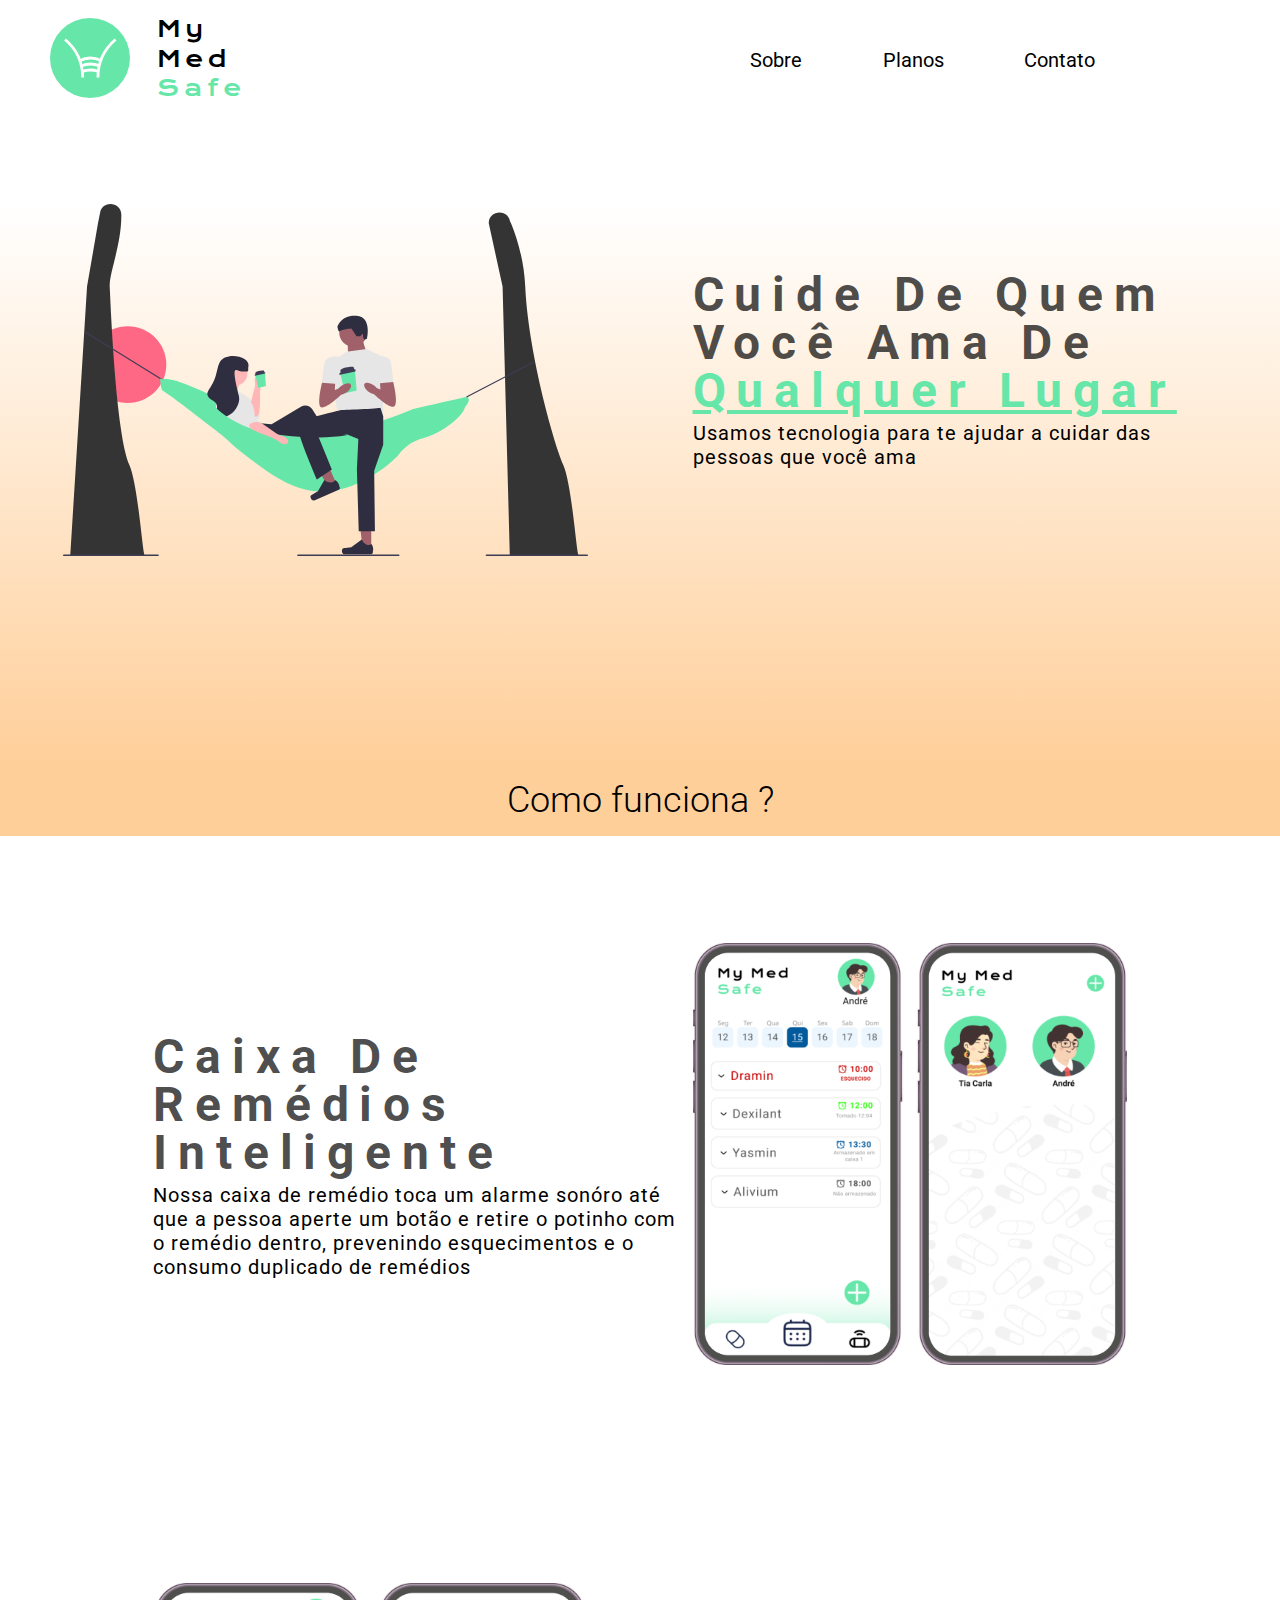
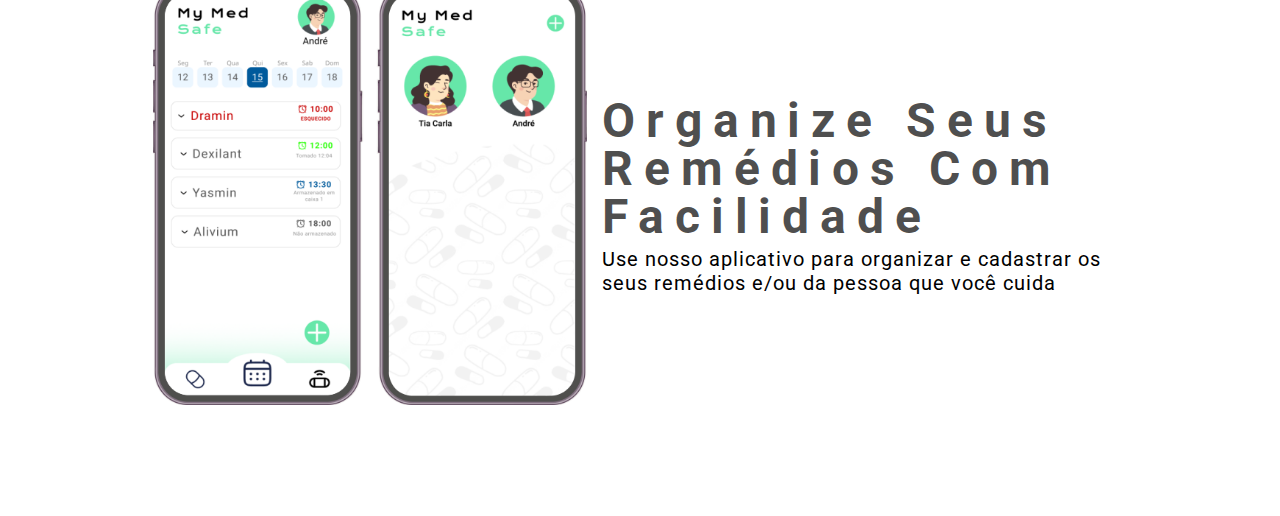
==== pages/home/index.html @ 3ed432f3 "first commit" ====
<!DOCTYPE html>
<html lang="pt">
<head>
    <meta charset="UTF-8">
    <meta name="viewport" content="width=device-width, initial-scale=1.0">
    <title>MyMedSafe</title>
    <link rel="stylesheet" href="https://fonts.googleapis.com/css?family=Krona+One&display=swap">
    <link rel="preconnect" href="https://fonts.googleapis.com">
    <link rel="preconnect" href="https://fonts.gstatic.com" crossorigin>
    <link href="https://fonts.googleapis.com/css2?family=Roboto:ital,wght@0,100;0,300;0,400;0,500;0,700;0,900;1,100;1,300;1,400;1,500;1,700;1,900&display=swap" rel="stylesheet">
    <link rel="stylesheet" href="../../style/global.css">
    <link rel="stylesheet" href="./style.css">

</head>
<body>
    <div class="header-container hfull spaced-content">
        <div class="hbox">
            <div>
                <img src="../../assets/pillbox.svg" class="header-logo-image"/>
            </div>
            <div class="header-logo-text">
                My Med <span class="logo-safe-word"> Safe </span>
            </div>
        </div>
        <div id="nav-bar" class="hblock4 hbox spaced-content">
            <a href="">Sobre</a>
            <a href="">Planos</a>
            <a href="">Contato</a>
        </div>
    </div>

    <div class="hbox center gradient-box">
        <div class="content-block hbox center">
            <div class="hblock7">
                <img src="../../assets/relaxing.svg" class="relaxing-image">
            </div>
            <div class="vbox center">
                <div class="hblock6 bottom-margin4">
                    <h2 class="bottom-margin1">Cuide De Quem Você Ama de <span class="green-text"> Qualquer Lugar </span></h2>
                    <p> Usamos tecnologia para te ajudar a cuidar das pessoas que você ama</p>
                </div>
            </div>
        </div>
    </div>

    <div class="content-divider hbox center">
        <h3 class="content-divider-text"> Como funciona ?</h3>
    </div>

    <div class="hbox center content-block-height">
        <div class="vbox center hblock6">
            <h2 class="bottom-margin1"> Caixa De Remédios Inteligente </h2>
            <p>
                Nossa caixa de remédio toca um alarme sonóro até que a pessoa aperte um botão 
                e retire o potinho com o remédio dentro, prevenindo esquecimentos e o consumo 
                duplicado de remédios 
            </p>
        </div>
        <div>
            <img src="../../assets/app_images.png" class="app-images">
        </div>
    </div>

    <div class="hbox center content-block-height">
        <div>
            <img src="../../assets/app_images.png" class="app-images">
        </div>
        <div class="vbox center hblock6">
            <h2 class="bottom-margin1"> Organize seus remédios com facilidade </h2>
            <p>
                Use nosso aplicativo para organizar e cadastrar os seus remédios 
                e/ou da pessoa que você cuida 
            </p>
        </div>
    </div>
</body>
</html>
---- style/global.css ----
/* Global tags definition */
html {
    box-sizing: border-box;
    font-family: "Roboto";
  }
  *, *:before, *:after {
    box-sizing: border-box;
  }

body {
    margin: 0;
}

h1, h2, h3, a, p, button, div {
    padding: 0;
    margin: 0;
}

a {
    text-decoration: none;
    color: inherit;
    font-size: var(--font-smaller);
}

a:hover {
    text-decoration: none;
    color: var(--logo-green);
}

h1 {
    text-transform: capitalize;
    font-size: var(--font-very-big);
    font-weight: 700;
    line-height: 100%;
    letter-spacing: 17%;
    color: var(--soft-black-text);
}

h2 {
    text-transform: capitalize;
    font-size: var(--font-big);
    font-weight: 700;
    line-height: 100%;
    letter-spacing: 10.88px;
    color: var(--soft-black-text);
}

p {
    font-size: var(--font-smaller);
    font-style: normal;
    font-weight: 400;
    line-height: 120%; /* 24px */
    letter-spacing: 1px;
}


/* Global Variables */
:root {
    --logo-green: #66E7A9;
    --soft-brow: rgba(255,207,154,1);
    --soft-black-text: rgba(0,0,0,0.7);
    --font-very-big: 58px;
    --font-big: 48px;
    --font-medium: 36px;
    --font-small: 24px;
    --font-smaller: 20px;
}

/* Utilities */

.hbox {
    display: flex;
    align-items: center;
    gap: 15px;
}

.vbox {
    display: flex;
    align-items: center;
    flex-direction: column;
}

.spaced-content {
    justify-content: space-between;
}

.center {
    justify-content: center;
    align-items: center;
}

.hfull {
    display: flex;
    width: 100%;
}

.vfull {
    display: flex;
    height: 100%;
    flex-direction: row;
}

.hblock1 {
    width: 75px;
}

.hblock2 {
    width: 165px;
}

.hblock3 {
    width: 255px;
}

.hblock4 {
    width: 345px;
}

.hblock5 {
    width: 435px;
}

.hblock6 {
    width: 525px;
}

.hblock7 {
    width: 615px;
}

.bottom-margin1 {
    margin-bottom: 6px;
}

.bottom-margin2 {
    margin-bottom: 12px;
}

.bottom-margin3 {
    margin-bottom: 18px;
}

.bottom-margin4 {
    margin-bottom: 24px;
}

.green-text {
    color: #66E7A9;
    text-decoration: underline;
}

/* Global components specification */

.header-container {
    padding-left: 50px;
    margin-top: 15px;
    padding-right: 185px;
    margin-bottom: 50px;
}

.header-logo-image {
    width: 80px;
    height: 80px;
}

.header-logo-text {
    font-family: "Krona One";
    font-size: 22px;
    line-height: 135%;
    letter-spacing: 5px;
    font-weight: 400;
    font-style: normal;
    width: 100px;
    margin-left: 12px;
}

.logo-safe-word {
    color: var(--logo-green);
}

.content-block {
    margin-right: 185px;
    margin-left: 185px;
}

.white-on-green-bttn {
    border: none;
    background-color: var(--logo-green);
    outline: none;

    font-size: 30px;
    height: 60px;
    color: white;
    border-radius: 12px;
}
---- pages/home/style.css ----
.relaxing-image {
    width: 525px;
    height: auto;
}

.gradient-box {
    width: 100%;
    height: 560px;
    background: linear-gradient(180deg, rgba(0,0,0,0) 0%, var(--soft-brow));
    align-items: start;
    margin-top: 100px;
}

.content-divider {
    width: 100%;
    height: 72px;
    background-color: var(--soft-brow);
}

.content-divider-text {
    font-weight: 300;
    font-size: 36px;
    letter-spacing: 10%;
    text-align: center;
}

.content-block-height {
    height: 640px;
}

.app-images {
    width: 434px;
    height: auto;
}
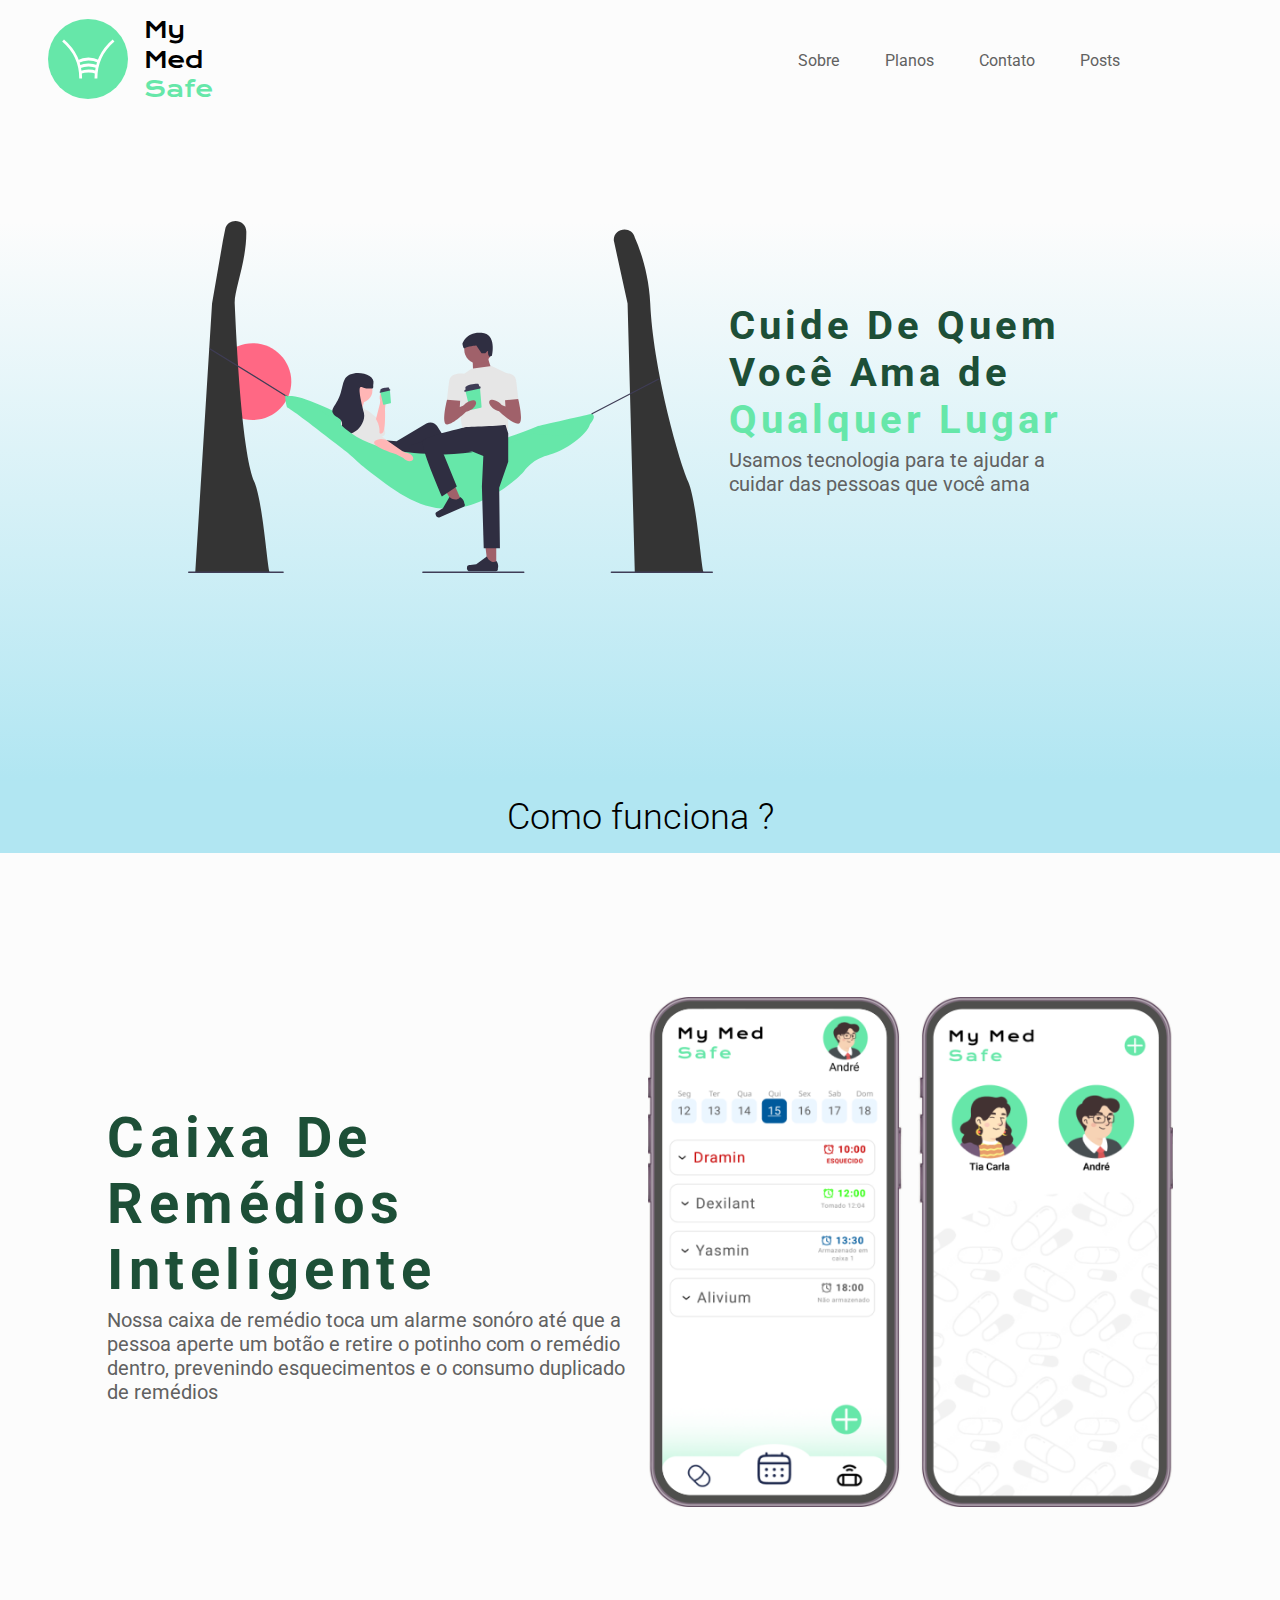
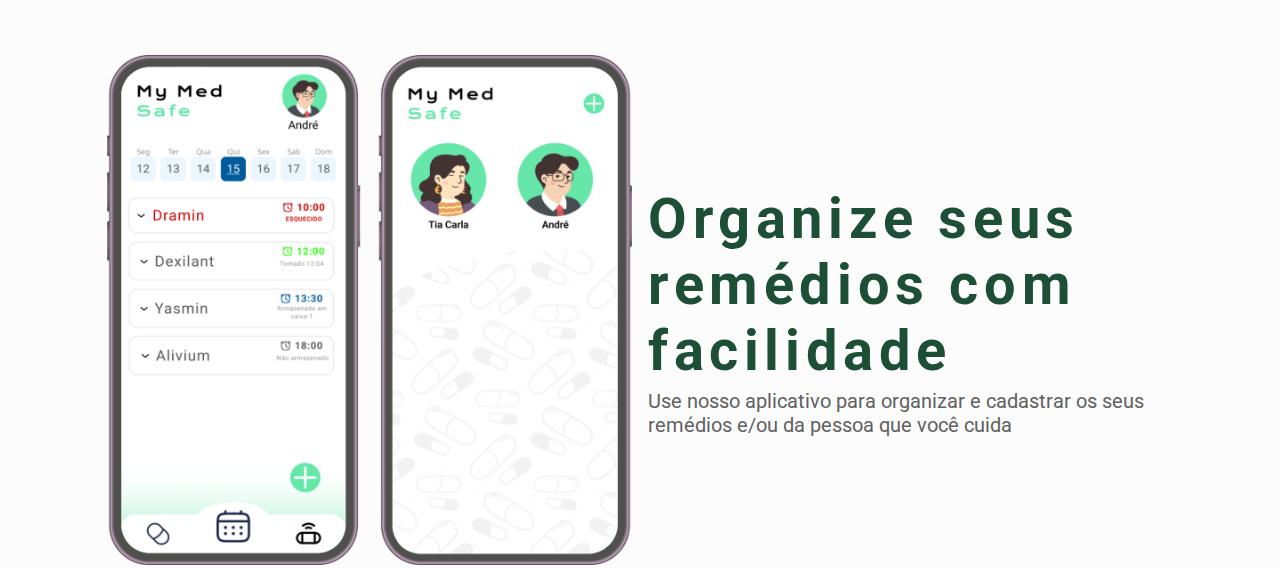
==== commit 3e405e39: "implement posts" ====
--- a/pages/home/index.html
+++ b/pages/home/index.html
@@ -13,8 +13,8 @@
 
 </head>
 <body>
-    <div class="header-container hfull spaced-content">
-        <div class="hbox">
+    <div class="header-container">
+        <div class="hbox gap-100">
             <div>
                 <img src="../../assets/pillbox.svg" class="header-logo-image"/>
             </div>
@@ -22,23 +22,24 @@
                 My Med <span class="logo-safe-word"> Safe </span>
             </div>
         </div>
-        <div id="nav-bar" class="hblock4 hbox spaced-content">
-            <a href="">Sobre</a>
-            <a href="">Planos</a>
-            <a href="">Contato</a>
+        <div class="hbox spaced-content nav-bar">
+            <a class="clr-neutral-400" href="">Sobre</a>
+            <a class="clr-neutral-400" href="">Planos</a>
+            <a class="clr-neutral-400" href="">Contato</a>
+            <a class="clr-neutral-400" href="/pages/posts">Posts</a>
         </div>
     </div>
 
-    <div class="hbox center gradient-box">
-        <div class="content-block hbox center">
-            <div class="hblock7">
+    <div class="center gradient-box">
+        <div class="vh-reversebox scr-margin gap-100">
+            <div class="vbox center blk-size-400">
+                <div class="flow">
+                    <h2 class="heading-2 clr-neutral-600 txt-mobile-centered">Cuide De Quem Você Ama de <span class="clr-accent-400"> Qualquer Lugar </span></h2>
+                    <p class="text-neutral clr-neutral-400 txt-mobile-centered"> Usamos tecnologia para te ajudar a cuidar das pessoas que você ama</p>
+                </div>
+            </div>
+            <div>
                 <img src="../../assets/relaxing.svg" class="relaxing-image">
-            </div>
-            <div class="vbox center">
-                <div class="hblock6 bottom-margin4">
-                    <h2 class="bottom-margin1">Cuide De Quem Você Ama de <span class="green-text"> Qualquer Lugar </span></h2>
-                    <p> Usamos tecnologia para te ajudar a cuidar das pessoas que você ama</p>
-                </div>
             </div>
         </div>
     </div>
@@ -47,31 +48,34 @@
         <h3 class="content-divider-text"> Como funciona ?</h3>
     </div>
 
-    <div class="hbox center content-block-height">
-        <div class="vbox center hblock6">
-            <h2 class="bottom-margin1"> Caixa De Remédios Inteligente </h2>
-            <p>
-                Nossa caixa de remédio toca um alarme sonóro até que a pessoa aperte um botão 
-                e retire o potinho com o remédio dentro, prevenindo esquecimentos e o consumo 
-                duplicado de remédios 
-            </p>
+    <div class="vbox gap-900">
+        <div class="vhbox center gap-100 scr-margin">
+            <div class="vbox center blk-size-400 flow">
+                <h2 class="bottom-margin1 heading-1 clr-neutral-600 txt-mobile-centered"> Caixa De Remédios Inteligente </h2>
+                <p class="text-neutral clr-neutral-400 txt-mobile-centered">
+                    Nossa caixa de remédio toca um alarme sonóro até que a pessoa aperte um botão 
+                    e retire o potinho com o remédio dentro, prevenindo esquecimentos e o consumo 
+                    duplicado de remédios 
+                </p>
+            </div>
+            <div>
+                <img src="../../assets/app_images.png" class="app-images">
+            </div>
         </div>
-        <div>
-            <img src="../../assets/app_images.png" class="app-images">
+    
+        <div class="vh-reversebox center gap-100 scr-margin">
+            <div class="vbox center blk-size-400 flow">
+                <h2 class="heading-1 clr-neutral-600 txt-mobile-centered"> Organize seus remédios com facilidade </h2>
+                <p class="text-neutral clr-neutral-400 txt-mobile-centered">
+                    Use nosso aplicativo para organizar e cadastrar os seus remédios 
+                    e/ou da pessoa que você cuida 
+                </p>
+            </div>
+            <div>
+                <img src="../../assets/app_images.png" class="app-images">
+            </div>
         </div>
     </div>
 
-    <div class="hbox center content-block-height">
-        <div>
-            <img src="../../assets/app_images.png" class="app-images">
-        </div>
-        <div class="vbox center hblock6">
-            <h2 class="bottom-margin1"> Organize seus remédios com facilidade </h2>
-            <p>
-                Use nosso aplicativo para organizar e cadastrar os seus remédios 
-                e/ou da pessoa que você cuida 
-            </p>
-        </div>
-    </div>
 </body>
 </html>
--- a/style/global.css
+++ b/style/global.css
@@ -1,14 +1,17 @@
 /* Global tags definition */
 html {
     box-sizing: border-box;
-    font-family: "Roboto";
+    font-family: var(--ff-primary);
   }
   *, *:before, *:after {
     box-sizing: border-box;
   }
 
 body {
+    width: 100%;
+    padding: 0;
     margin: 0;
+    background-color: var(--clr-primary-100);
 }
 
 h1, h2, h3, a, p, button, div {
@@ -27,57 +30,107 @@
     color: var(--logo-green);
 }
 
-h1 {
-    text-transform: capitalize;
-    font-size: var(--font-very-big);
-    font-weight: 700;
-    line-height: 100%;
-    letter-spacing: 17%;
-    color: var(--soft-black-text);
-}
-
-h2 {
-    text-transform: capitalize;
-    font-size: var(--font-big);
-    font-weight: 700;
-    line-height: 100%;
-    letter-spacing: 10.88px;
-    color: var(--soft-black-text);
-}
-
-p {
-    font-size: var(--font-smaller);
-    font-style: normal;
-    font-weight: 400;
-    line-height: 120%; /* 24px */
-    letter-spacing: 1px;
-}
-
-
 /* Global Variables */
 :root {
-    --logo-green: #66E7A9;
-    --soft-brow: rgba(255,207,154,1);
-    --soft-black-text: rgba(0,0,0,0.7);
-    --font-very-big: 58px;
-    --font-big: 48px;
-    --font-medium: 36px;
-    --font-small: 24px;
-    --font-smaller: 20px;
+    /* Primary is background */
+    --clr-primary-100: #FCFCFC;
+    --clr-primary-300: #66d0e880;
+    --clr-primary-500: #FFCF9A;
+
+    /* Accent color is the brand color */
+    --clr-accent-400: #66E7A9;
+
+    /* Neutral color is for texts, and neutral things */
+    --clr-neutral-400: #616161;
+    --clr-neutral-600: #1D4F37;
+    --clr-neutral-900: #000000;
+
+    --ff-primary: "Roboto";
+
+    --fs-200: 20px;
+    --fs-400: 32px;
+    --fs-600: 40px;
+    --fs-800: 56px;
+
+    --fw-thin: 300;
+    --fw-regular: 400;
+    --fw-bold: 700;
+
+    --fs-heading-1: var(--fs-600);
+    --fs-heading-2: var(--fs-400);
+
+    --ls-heading-1: 0.1em;
+
+    --size-100: 16px;
+    --size-200: 32px;
+    --size-300: 40px;
+    --size-400: 64px;
+    --size-500: 80px;
+    --size-600: 96px;
+    --size-700: 112px;
+    --size-800: 128px;
+    --size-900: 144px;
+
+    --blk-size-400: 100%
+}
+
+@media (min-width: 50em) {
+    :root {
+        --fs-heading-1: var(--fs-800);
+        --fs-heading-2: var(--fs-600);
+
+        --blk-size-400: 525px;
+    }
 }
 
 /* Utilities */
 
+.flow > * + * {
+    margin-top: var(--flow-space, 0.25em);
+}
+
 .hbox {
     display: flex;
     align-items: center;
-    gap: 15px;
 }
 
 .vbox {
     display: flex;
     align-items: center;
     flex-direction: column;
+}
+
+/* Vertical on mobile and horizontal on desktop */
+.vhbox {
+    display: flex;
+    flex-direction: column;
+    align-items: center;
+    justify-content: center;
+}
+
+.vh-reversebox {
+    display: flex;
+    flex-direction: column;
+    align-items: center;
+    justify-content: center;
+}
+
+.scr-margin {
+    margin: 0 20px;
+}
+
+
+
+@media (min-width: 50em) {
+    .vhbox {
+        flex-direction: row;
+    }
+    .vh-reversebox {
+        flex-direction: row-reverse;
+    }
+    .scr-margin {
+        margin: 0 188px;
+    }
 }
 
 .spaced-content {
@@ -89,6 +142,53 @@
     align-items: center;
 }
 
+.text-neutral {
+    font-size: var(--fs-200);
+}
+
+.centered-text {
+    text-align: center;
+}
+
+.heading-1 {
+    font-size: var(--fs-heading-1);
+    letter-spacing: var(--ls-heading-1);
+}
+
+.heading-2 {
+    font-size: var(--fs-heading-2);
+    font-weight: var(--fw-bold);
+    letter-spacing: var(--ls-heading-1);
+}
+
+.clr-primary-100 {
+    color: var(--clr-primary-100);
+}
+.clr-primary-300 {
+    color: var(--clr-primary-300);
+}
+.clr-primary-500 {
+    color: var(--clr-primary-500);
+}
+
+.clr-accent-400 {
+    color: var(--clr-accent-400);
+}
+
+.clr-neutral-400 {
+    color: var(--clr-neutral-400);
+}
+.clr-neutral-600 {
+    color: var(--clr-neutral-600);
+}
+.clr-neutral-900 {
+    color: var(--clr-neutral-900);
+}
+
+.blk-size-400 {
+    width: var(--blk-size-400);
+}
+
 .hfull {
     display: flex;
     width: 100%;
@@ -100,87 +200,72 @@
     flex-direction: row;
 }
 
-.hblock1 {
-    width: 75px;
-}
-
-.hblock2 {
-    width: 165px;
-}
-
-.hblock3 {
-    width: 255px;
-}
-
-.hblock4 {
-    width: 345px;
-}
-
-.hblock5 {
-    width: 435px;
-}
-
-.hblock6 {
-    width: 525px;
-}
-
-.hblock7 {
-    width: 615px;
-}
-
-.bottom-margin1 {
-    margin-bottom: 6px;
-}
-
-.bottom-margin2 {
-    margin-bottom: 12px;
-}
-
-.bottom-margin3 {
-    margin-bottom: 18px;
-}
-
-.bottom-margin4 {
-    margin-bottom: 24px;
-}
-
-.green-text {
-    color: #66E7A9;
-    text-decoration: underline;
+.gap-100 {
+    gap: var(--size-100);
+}
+
+.gap-900 {
+    gap: var(--size-900);
 }
 
 /* Global components specification */
 
+
 .header-container {
-    padding-left: 50px;
-    margin-top: 15px;
-    padding-right: 185px;
-    margin-bottom: 50px;
+    display: flex;
+    flex-direction: column;
+    align-items: center;
+    justify-content: center;
+    padding: var(--size-100);
+    gap: var(--size-100);
 }
 
 .header-logo-image {
-    width: 80px;
-    height: 80px;
+    width: 50px;
+    height: auto;
 }
 
 .header-logo-text {
     font-family: "Krona One";
-    font-size: 22px;
+    font-size: 12px;
     line-height: 135%;
-    letter-spacing: 5px;
-    font-weight: 400;
-    font-style: normal;
-    width: 100px;
-    margin-left: 12px;
+    letter-spacing: 15%;
+}
+
+@media (min-width: 50em) {
+    .header-container {
+        flex-direction: row;
+        justify-content: space-between;
+        margin-left: var(--size-200);
+        margin-right: var(--size-900);
+    }
+    .header-logo-image {
+        width: 80px;
+    }
+    .header-logo-text {
+        font-size: 22px;
+        width: 100px;
+    }
+}
+
+.txt-mobile-centered {
+    text-align: center;
+    vertical-align: middle;
+}
+
+@media (min-width: 50em) {
+    .txt-mobile-centered {
+        text-align: left;
+        vertical-align: auto;
+    }
 }
 
 .logo-safe-word {
-    color: var(--logo-green);
-}
-
-.content-block {
-    margin-right: 185px;
-    margin-left: 185px;
+    color: var(--clr-accent-400);
+}
+
+.nav-bar {
+    width: max(30%, 300px);
 }
 
 .white-on-green-bttn {
--- a/pages/home/style.css
+++ b/pages/home/style.css
@@ -1,12 +1,12 @@
 .relaxing-image {
-    width: 525px;
+    width: var(--blk-size-400);
     height: auto;
 }
 
 .gradient-box {
     width: 100%;
     height: 560px;
-    background: linear-gradient(180deg, rgba(0,0,0,0) 0%, var(--soft-brow));
+    background: linear-gradient(180deg, rgba(0,0,0,0) 0%, var(--clr-primary-300));
     align-items: start;
     margin-top: 100px;
 }
@@ -14,7 +14,8 @@
 .content-divider {
     width: 100%;
     height: 72px;
-    background-color: var(--soft-brow);
+    background-color: var(--clr-primary-300);
+    margin-bottom: var(--size-900);
 }
 
 .content-divider-text {
@@ -29,6 +30,6 @@
 }
 
 .app-images {
-    width: 434px;
+    width: var(--blk-size-400);
     height: auto;
 }